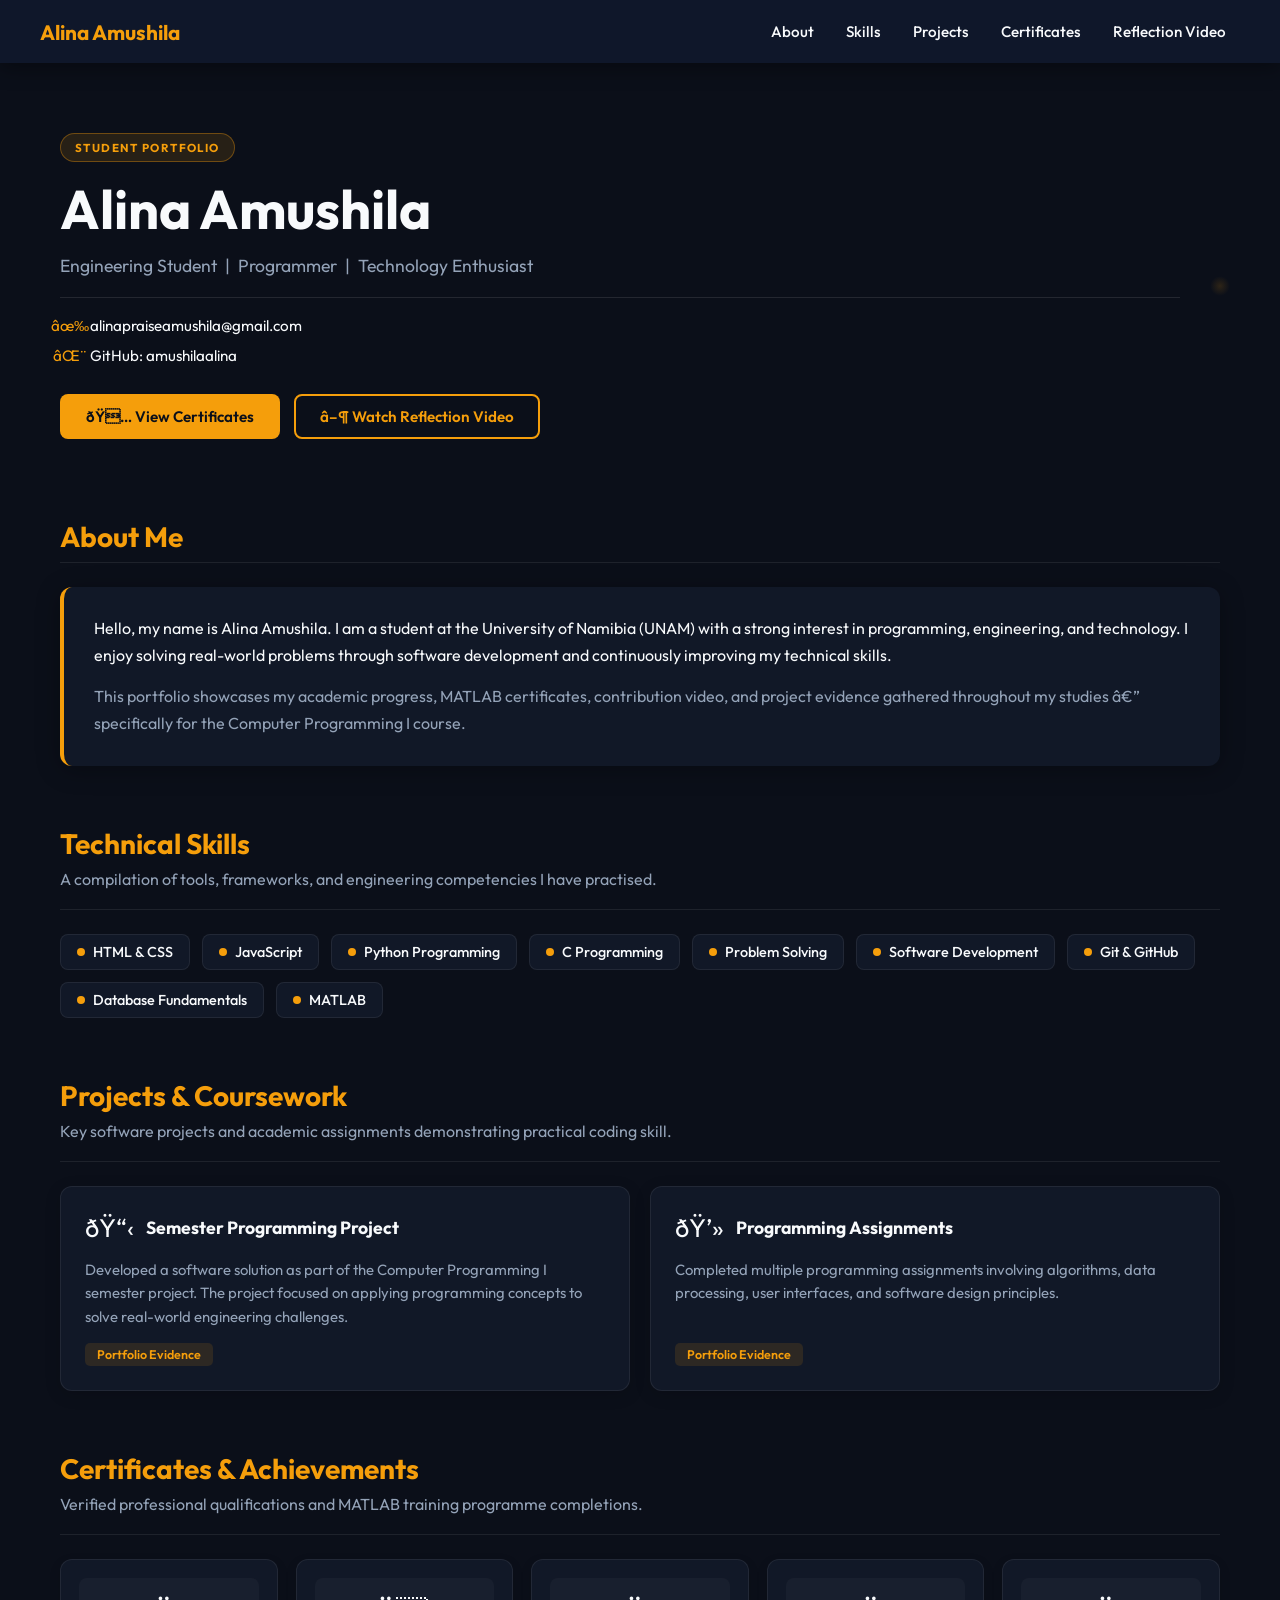
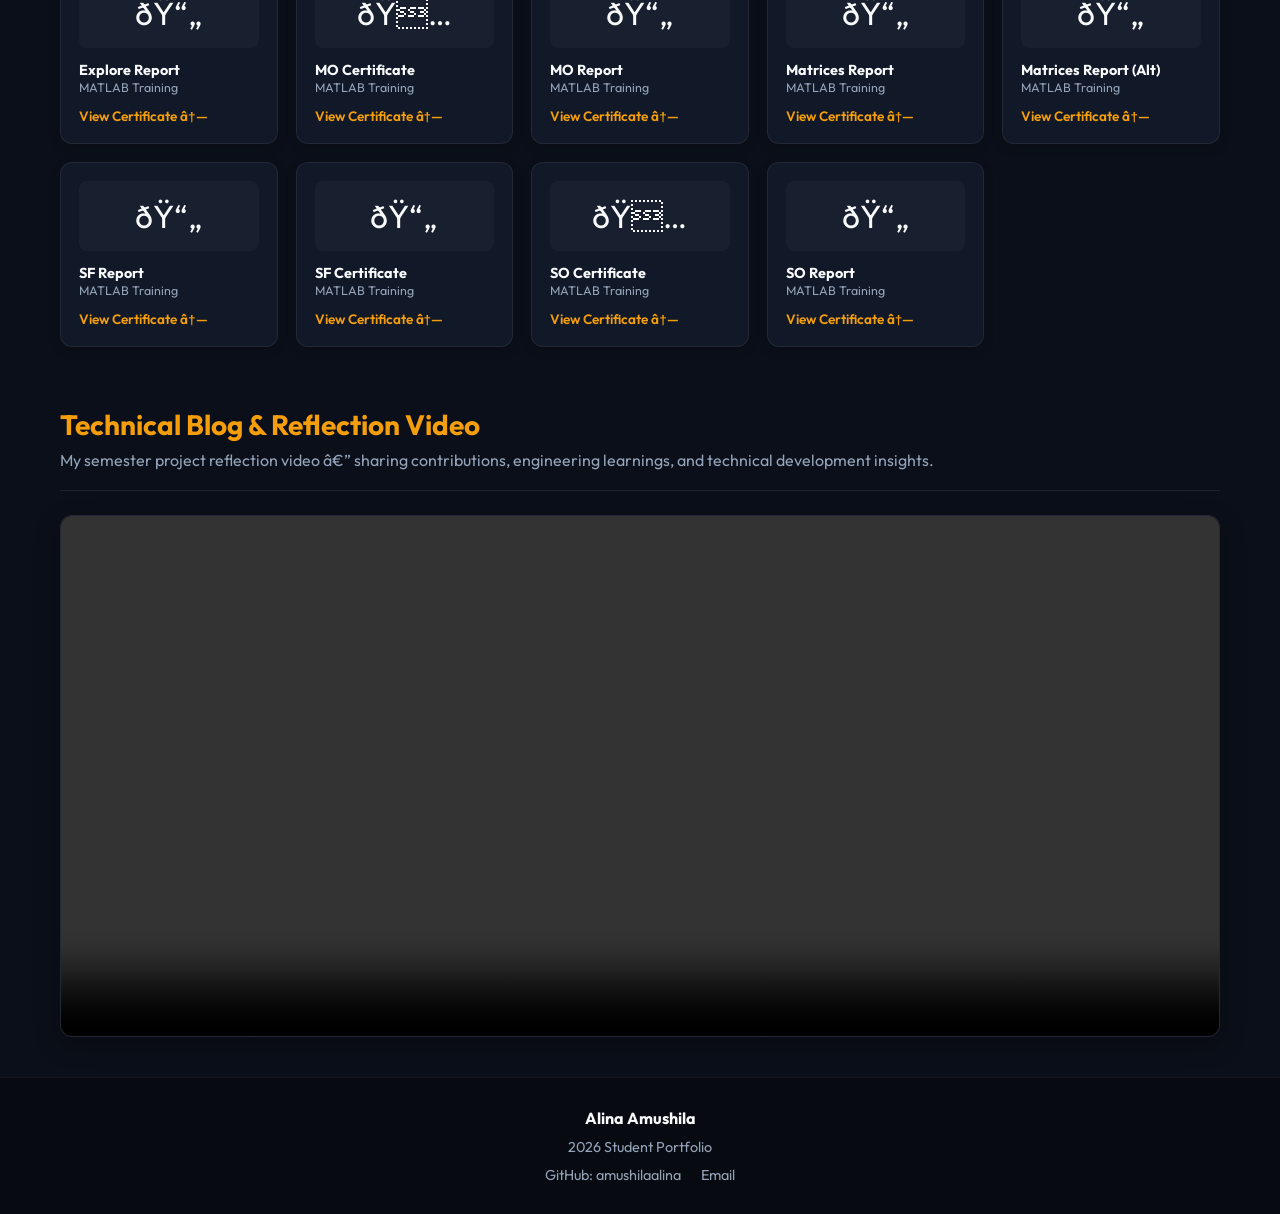
==== static/index.html @ e7ddd15c "deploy: replace Flet build with pure static HTML portfolio" ====
﻿<!DOCTYPE html>
<html lang="en">
<head>
  <meta charset="UTF-8" />
  <meta name="viewport" content="width=device-width, initial-scale=1.0" />
  <title>Alina Amushila | Portfolio</title>
  <meta name="description" content="Alina Amushila's student portfolio â€” Engineering student, programmer, and technology enthusiast at the University of Namibia (UNAM)." />
  <link rel="preconnect" href="https://fonts.googleapis.com" />
  <link rel="preconnect" href="https://fonts.gstatic.com" crossorigin />
  <link href="https://fonts.googleapis.com/css2?family=Outfit:wght@300;400;500;600;700&display=swap" rel="stylesheet" />
  <style>
    *, *::before, *::after { box-sizing: border-box; margin: 0; padding: 0; }

    :root {
      --accent: #F59E0B;
      --accent-dim: rgba(245,158,11,0.12);
      --accent-border: rgba(245,158,11,0.35);
      --bg: #0B0F19;
      --bg-nav: #0F172A;
      --bg-card: #111827;
      --bg-footer: #070A10;
      --text-primary: #F8FAFC;
      --text-secondary: #94A3B8;
      --border-subtle: rgba(255,255,255,0.07);
      --shadow-card: 0 4px 24px rgba(0,0,0,0.3);
      --radius: 12px;
    }

    html { scroll-behavior: smooth; }

    body {
      font-family: 'Outfit', sans-serif;
      background: var(--bg);
      color: var(--text-primary);
      min-height: 100vh;
      overflow-x: hidden;
    }

    /* NAVBAR */
    nav {
      position: sticky;
      top: 0;
      z-index: 100;
      background: var(--bg-nav);
      box-shadow: 0 4px 20px rgba(0,0,0,0.4);
      padding: 0 30px;
    }
    .nav-inner {
      max-width: 1200px;
      margin: 0 auto;
      display: flex;
      align-items: center;
      justify-content: space-between;
      gap: 20px;
      padding: 14px 0;
      flex-wrap: wrap;
    }
    .nav-brand {
      font-size: 1.3rem;
      font-weight: 700;
      color: var(--accent);
      text-decoration: none;
      white-space: nowrap;
    }
    .nav-links { display: flex; gap: 4px; flex-wrap: wrap; }
    .nav-links a {
      color: var(--text-primary);
      text-decoration: none;
      font-size: 0.95rem;
      font-weight: 500;
      padding: 8px 14px;
      border-radius: 8px;
      transition: background 0.2s, color 0.2s;
    }
    .nav-links a:hover { background: var(--accent-dim); color: var(--accent); }

    /* HERO */
    .hero {
      display: grid;
      grid-template-columns: 1fr auto;
      gap: 40px;
      align-items: center;
      padding: 70px 20px 60px;
      max-width: 1200px;
      margin: 0 auto;
    }
    @media (max-width: 768px) {
      .hero { grid-template-columns: 1fr; text-align: center; }
      .hero-img-wrap { justify-self: center; }
      .hero-meta { align-items: center; }
      .hero-actions { justify-content: center; }
    }
    .hero-badge {
      display: inline-block;
      background: var(--accent-dim);
      border: 1px solid var(--accent-border);
      color: var(--accent);
      font-size: 0.72rem;
      font-weight: 700;
      letter-spacing: 0.12em;
      padding: 6px 14px;
      border-radius: 20px;
      margin-bottom: 18px;
    }
    .hero h1 {
      font-size: clamp(2.2rem, 5vw, 3.4rem);
      font-weight: 700;
      line-height: 1.1;
      margin-bottom: 14px;
      background: linear-gradient(135deg, var(--text-primary) 60%, var(--accent));
      -webkit-background-clip: text;
      -webkit-text-fill-color: transparent;
      background-clip: text;
    }
    .hero-sub { font-size: 1.1rem; color: var(--text-secondary); margin-bottom: 20px; }
    .hero-divider { border: none; border-top: 1px solid rgba(255,255,255,0.1); margin: 18px 0; }
    .hero-meta { display: flex; flex-direction: column; gap: 10px; margin-bottom: 28px; }
    .hero-meta-row { display: flex; align-items: center; gap: 10px; font-size: 0.95rem; }
    .icon-dot { width: 20px; height: 20px; display: flex; align-items: center; justify-content: center; color: var(--accent); flex-shrink: 0; }
    .hero-actions { display: flex; gap: 14px; flex-wrap: wrap; }
    .btn-primary {
      background: var(--accent); color: #0B0F19; border: none;
      padding: 13px 26px; border-radius: 8px; font-size: 0.95rem; font-weight: 600;
      font-family: inherit; cursor: pointer; text-decoration: none;
      display: inline-flex; align-items: center; gap: 8px;
      transition: transform 0.15s, box-shadow 0.15s;
    }
    .btn-primary:hover { transform: translateY(-2px); box-shadow: 0 8px 24px rgba(245,158,11,0.4); }
    .btn-outline {
      background: transparent; color: var(--accent); border: 2px solid var(--accent);
      padding: 11px 24px; border-radius: 8px; font-size: 0.95rem; font-weight: 600;
      font-family: inherit; cursor: pointer; text-decoration: none;
      display: inline-flex; align-items: center; gap: 8px;
      transition: background 0.15s, transform 0.15s;
    }
    .btn-outline:hover { background: var(--accent-dim); transform: translateY(-2px); }
    .hero-img-wrap { position: relative; }
    .hero-img-wrap img {
      width: 280px; height: 310px; object-fit: cover;
      border-radius: var(--radius); border: 3px solid var(--accent);
      box-shadow: 0 0 40px rgba(245,158,11,0.25); display: block;
    }
    .hero-img-glow {
      position: absolute; inset: -10px; border-radius: 20px;
      background: radial-gradient(ellipse at center, rgba(245,158,11,0.15), transparent 70%);
      pointer-events: none;
    }

    /* SECTIONS */
    section { padding: 20px 20px; max-width: 1200px; margin: 0 auto 20px; }
    .section-title { font-size: 1.75rem; font-weight: 700; color: var(--accent); margin-bottom: 8px; }
    .section-sub { color: var(--text-secondary); font-size: 1rem; margin-bottom: 20px; }
    .section-divider { border: none; border-top: 1px solid rgba(255,255,255,0.08); margin-bottom: 24px; }

    /* ABOUT */
    .about-card {
      background: var(--bg-card); border-radius: var(--radius);
      padding: 28px 30px; border-left: 4px solid var(--accent);
      box-shadow: var(--shadow-card); display: flex; flex-direction: column; gap: 14px;
    }
    .about-card p { color: var(--text-primary); font-size: 1rem; line-height: 1.7; }
    .about-card p:last-child { color: var(--text-secondary); }

    /* SKILLS */
    .skills-grid { display: flex; flex-wrap: wrap; gap: 12px; }
    .skill-chip {
      display: flex; align-items: center; gap: 8px;
      background: var(--bg-card); border: 1px solid var(--border-subtle);
      border-radius: 8px; padding: 8px 16px; font-size: 0.9rem; font-weight: 500;
      color: var(--text-primary); transition: border-color 0.2s, transform 0.15s;
    }
    .skill-chip:hover { border-color: var(--accent-border); transform: translateY(-2px); }
    .skill-dot { width: 8px; height: 8px; border-radius: 50%; background: var(--accent); flex-shrink: 0; }

    /* PROJECTS */
    .projects-grid { display: grid; grid-template-columns: repeat(auto-fit, minmax(300px, 1fr)); gap: 20px; }
    .project-card {
      background: var(--bg-card); border: 1px solid var(--border-subtle);
      border-radius: var(--radius); padding: 24px; box-shadow: 0 4px 16px rgba(0,0,0,0.15);
      display: flex; flex-direction: column; gap: 14px;
      transition: transform 0.2s, box-shadow 0.2s;
    }
    .project-card:hover { transform: translateY(-4px); box-shadow: 0 12px 32px rgba(0,0,0,0.3); }
    .project-header { display: flex; align-items: center; gap: 12px; }
    .project-icon { font-size: 1.6rem; }
    .project-card h3 { font-size: 1.1rem; font-weight: 700; color: var(--text-primary); }
    .project-card p { color: var(--text-secondary); font-size: 0.93rem; line-height: 1.6; flex: 1; }
    .tag {
      display: inline-block; background: var(--accent-dim); color: var(--accent);
      font-size: 0.78rem; font-weight: 600; padding: 4px 12px; border-radius: 5px; width: fit-content;
    }

    /* CERTIFICATES */
    .certs-grid { display: grid; grid-template-columns: repeat(auto-fill, minmax(200px, 1fr)); gap: 18px; }
    .cert-card {
      background: var(--bg-card); border: 1px solid var(--border-subtle);
      border-radius: var(--radius); padding: 18px; display: flex; flex-direction: column;
      gap: 12px; box-shadow: 0 4px 12px rgba(0,0,0,0.12);
      transition: transform 0.2s, border-color 0.2s;
    }
    .cert-card:hover { transform: translateY(-3px); border-color: var(--accent-border); }
    .cert-icon-wrap {
      background: rgba(255,255,255,0.03); border-radius: 8px; height: 70px;
      display: flex; align-items: center; justify-content: center; font-size: 2rem;
    }
    .cert-name { font-size: 0.9rem; font-weight: 700; color: var(--text-primary); line-height: 1.4; }
    .cert-type { font-size: 0.78rem; color: var(--text-secondary); }
    .cert-link {
      display: inline-flex; align-items: center; gap: 6px; color: var(--accent);
      font-size: 0.85rem; font-weight: 600; text-decoration: none;
      transition: opacity 0.2s; margin-top: auto;
    }
    .cert-link:hover { opacity: 0.8; text-decoration: underline; }

    /* VIDEO */
    .video-wrap {
      background: var(--bg-card); border: 1px solid var(--border-subtle);
      border-radius: var(--radius); overflow: hidden; box-shadow: 0 8px 24px rgba(0,0,0,0.3);
    }
    .video-wrap video { width: 100%; max-height: 520px; display: block; background: #000; }
    .video-placeholder {
      display: flex; flex-direction: column; align-items: center; gap: 14px;
      padding: 60px 30px; color: var(--text-secondary); text-align: center;
    }
    .video-placeholder .play-icon { font-size: 3rem; opacity: 0.35; }

    /* FOOTER */
    footer {
      background: var(--bg-footer); border-top: 1px solid rgba(255,255,255,0.05);
      padding: 30px 20px; text-align: center;
    }
    .footer-inner { max-width: 600px; margin: 0 auto; display: flex; flex-direction: column; gap: 10px; align-items: center; }
    .footer-name { font-size: 1rem; font-weight: 700; color: var(--text-primary); }
    .footer-year { color: var(--text-secondary); font-size: 0.9rem; }
    .footer-links { display: flex; gap: 20px; flex-wrap: wrap; justify-content: center; }
    .footer-links a { color: var(--text-secondary); text-decoration: none; font-size: 0.9rem; transition: color 0.2s; }
    .footer-links a:hover { color: var(--accent); }

    /* FAB */
    #fab {
      position: fixed; bottom: 28px; right: 28px; width: 44px; height: 44px;
      background: var(--accent); color: #0B0F19; border: none; border-radius: 50%;
      font-size: 1.3rem; cursor: pointer; display: flex; align-items: center; justify-content: center;
      box-shadow: 0 4px 16px rgba(245,158,11,0.4); opacity: 0; pointer-events: none;
      transition: opacity 0.25s, transform 0.25s; z-index: 200;
    }
    #fab.visible { opacity: 1; pointer-events: auto; }
    #fab:hover { transform: scale(1.12); }

    /* ANIMATIONS */
    .fade-in { opacity: 0; transform: translateY(22px); transition: opacity 0.5s ease, transform 0.5s ease; }
    .fade-in.visible { opacity: 1; transform: none; }
  </style>
</head>
<body>

<!-- NAVBAR -->
<nav>
  <div class="nav-inner">
    <a class="nav-brand" href="#">Alina Amushila</a>
    <div class="nav-links">
      <a href="#about">About</a>
      <a href="#skills">Skills</a>
      <a href="#projects">Projects</a>
      <a href="#certificates">Certificates</a>
      <a href="#video">Reflection Video</a>
    </div>
  </div>
</nav>

<!-- HERO -->
<div class="hero fade-in">
  <div class="hero-text">
    <span class="hero-badge">STUDENT PORTFOLIO</span>
    <h1>Alina Amushila</h1>
    <p class="hero-sub">Engineering Student &nbsp;|&nbsp; Programmer &nbsp;|&nbsp; Technology Enthusiast</p>
    <hr class="hero-divider" />
    <div class="hero-meta">
      <div class="hero-meta-row">
        <span class="icon-dot">âœ‰</span>
        <span>alinapraiseamushila@gmail.com</span>
      </div>
      <div class="hero-meta-row">
        <span class="icon-dot">âŒ¨</span>
        <span>GitHub: amushilaalina</span>
      </div>
    </div>
    <div class="hero-actions">
      <a class="btn-primary" href="#certificates">ðŸ… View Certificates</a>
      <a class="btn-outline" href="#video">â–¶ Watch Reflection Video</a>
    </div>
  </div>
  <div class="hero-img-wrap">
    <div class="hero-img-glow"></div>
    <img src="assets/pictures/profile.jpeg" alt="Alina Amushila" onerror="this.style.display='none'" />
  </div>
</div>

<!-- ABOUT -->
<section id="about" class="fade-in">
  <h2 class="section-title">About Me</h2>
  <hr class="section-divider" />
  <div class="about-card">
    <p>Hello, my name is Alina Amushila. I am a student at the University of Namibia (UNAM) with a strong interest in programming, engineering, and technology. I enjoy solving real-world problems through software development and continuously improving my technical skills.</p>
    <p>This portfolio showcases my academic progress, MATLAB certificates, contribution video, and project evidence gathered throughout my studies â€” specifically for the Computer Programming I course.</p>
  </div>
</section>

<!-- SKILLS -->
<section id="skills" class="fade-in">
  <h2 class="section-title">Technical Skills</h2>
  <p class="section-sub">A compilation of tools, frameworks, and engineering competencies I have practised.</p>
  <hr class="section-divider" />
  <div class="skills-grid">
    <div class="skill-chip"><span class="skill-dot"></span>HTML &amp; CSS</div>
    <div class="skill-chip"><span class="skill-dot"></span>JavaScript</div>
    <div class="skill-chip"><span class="skill-dot"></span>Python Programming</div>
    <div class="skill-chip"><span class="skill-dot"></span>C Programming</div>
    <div class="skill-chip"><span class="skill-dot"></span>Problem Solving</div>
    <div class="skill-chip"><span class="skill-dot"></span>Software Development</div>
    <div class="skill-chip"><span class="skill-dot"></span>Git &amp; GitHub</div>
    <div class="skill-chip"><span class="skill-dot"></span>Database Fundamentals</div>
    <div class="skill-chip"><span class="skill-dot"></span>MATLAB</div>
  </div>
</section>

<!-- PROJECTS -->
<section id="projects" class="fade-in">
  <h2 class="section-title">Projects &amp; Coursework</h2>
  <p class="section-sub">Key software projects and academic assignments demonstrating practical coding skill.</p>
  <hr class="section-divider" />
  <div class="projects-grid">
    <div class="project-card">
      <div class="project-header">
        <span class="project-icon">ðŸ“‹</span>
        <h3>Semester Programming Project</h3>
      </div>
      <p>Developed a software solution as part of the Computer Programming I semester project. The project focused on applying programming concepts to solve real-world engineering challenges.</p>
      <span class="tag">Portfolio Evidence</span>
    </div>
    <div class="project-card">
      <div class="project-header">
        <span class="project-icon">ðŸ’»</span>
        <h3>Programming Assignments</h3>
      </div>
      <p>Completed multiple programming assignments involving algorithms, data processing, user interfaces, and software design principles.</p>
      <span class="tag">Portfolio Evidence</span>
    </div>
  </div>
</section>

<!-- CERTIFICATES -->
<section id="certificates" class="fade-in">
  <h2 class="section-title">Certificates &amp; Achievements</h2>
  <p class="section-sub">Verified professional qualifications and MATLAB training programme completions.</p>
  <hr class="section-divider" />
  <div class="certs-grid">

    <div class="cert-card">
      <div class="cert-icon-wrap">ðŸ“„</div>
      <div>
        <div class="cert-name">Explore Report</div>
        <div class="cert-type">MATLAB Training</div>
      </div>
      <a class="cert-link" href="assets/certificates/matlab/Exprolereport.pdf" target="_blank">View Certificate â†—</a>
    </div>

    <div class="cert-card">
      <div class="cert-icon-wrap">ðŸ…</div>
      <div>
        <div class="cert-name">MO Certificate</div>
        <div class="cert-type">MATLAB Training</div>
      </div>
      <a class="cert-link" href="assets/certificates/matlab/MOcertificate%20(1).pdf" target="_blank">View Certificate â†—</a>
    </div>

    <div class="cert-card">
      <div class="cert-icon-wrap">ðŸ“„</div>
      <div>
        <div class="cert-name">MO Report</div>
        <div class="cert-type">MATLAB Training</div>
      </div>
      <a class="cert-link" href="assets/certificates/matlab/MOreport.pdf" target="_blank">View Certificate â†—</a>
    </div>

    <div class="cert-card">
      <div class="cert-icon-wrap">ðŸ“„</div>
      <div>
        <div class="cert-name">Matrices Report</div>
        <div class="cert-type">MATLAB Training</div>
      </div>
      <a class="cert-link" href="assets/certificates/matlab/Matricesreport.pdf" target="_blank">View Certificate â†—</a>
    </div>

    <div class="cert-card">
      <div class="cert-icon-wrap">ðŸ“„</div>
      <div>
        <div class="cert-name">Matrices Report (Alt)</div>
        <div class="cert-type">MATLAB Training</div>
      </div>
      <a class="cert-link" href="assets/certificates/matlab/Matricesreport%20(1).pdf" target="_blank">View Certificate â†—</a>
    </div>

    <div class="cert-card">
      <div class="cert-icon-wrap">ðŸ“„</div>
      <div>
        <div class="cert-name">SF Report</div>
        <div class="cert-type">MATLAB Training</div>
      </div>
      <a class="cert-link" href="assets/certificates/matlab/SFreport.pdf" target="_blank">View Certificate â†—</a>
    </div>

    <div class="cert-card">
      <div class="cert-icon-wrap">ðŸ“„</div>
      <div>
        <div class="cert-name">SF Certificate</div>
        <div class="cert-type">MATLAB Training</div>
      </div>
      <a class="cert-link" href="assets/certificates/matlab/SF.pdf" target="_blank">View Certificate â†—</a>
    </div>

    <div class="cert-card">
      <div class="cert-icon-wrap">ðŸ…</div>
      <div>
        <div class="cert-name">SO Certificate</div>
        <div class="cert-type">MATLAB Training</div>
      </div>
      <a class="cert-link" href="assets/certificates/matlab/SOcertificate.pdf" target="_blank">View Certificate â†—</a>
    </div>

    <div class="cert-card">
      <div class="cert-icon-wrap">ðŸ“„</div>
      <div>
        <div class="cert-name">SO Report</div>
        <div class="cert-type">MATLAB Training</div>
      </div>
      <a class="cert-link" href="assets/certificates/matlab/SOreport.pdf" target="_blank">View Certificate â†—</a>
    </div>

  </div>
</section>

<!-- VIDEO -->
<section id="video" class="fade-in">
  <h2 class="section-title">Technical Blog &amp; Reflection Video</h2>
  <p class="section-sub">My semester project reflection video â€” sharing contributions, engineering learnings, and technical development insights.</p>
  <hr class="section-divider" />
  <div class="video-wrap" id="video-container"></div>
</section>

<!-- FOOTER -->
<footer>
  <div class="footer-inner">
    <div class="footer-name">Alina Amushila</div>
    <div class="footer-year">2026 Student Portfolio</div>
    <div class="footer-links">
      <a href="https://github.com/amushilaalina" target="_blank">GitHub: amushilaalina</a>
      <a href="mailto:alinapraiseamushila@gmail.com">Email</a>
    </div>
  </div>
</footer>

<button id="fab" onclick="window.scrollTo({top:0,behavior:'smooth'})" title="Back to top">â†‘</button>

<script>
  // FAB
  const fab = document.getElementById('fab');
  window.addEventListener('scroll', () => fab.classList.toggle('visible', window.scrollY > 300));

  // Fade-in observer
  const observer = new IntersectionObserver(entries => {
    entries.forEach(e => { if (e.isIntersecting) { e.target.classList.add('visible'); observer.unobserve(e.target); } });
  }, { threshold: 0.06 });
  document.querySelectorAll('.fade-in').forEach(el => observer.observe(el));

  // Video player
  const vc = document.getElementById('video-container');
  const vid = document.createElement('video');
  vid.controls = true;
  vid.preload = 'metadata';
  vid.setAttribute('playsinline', '');
  const src = document.createElement('source');
  src.src = 'assets/videos/contribution-video.mp4';
  src.type = 'video/mp4';
  vid.appendChild(src);
  vid.addEventListener('error', () => {
    vc.innerHTML = `<div class="video-placeholder"><div class="play-icon">â–¶</div><p>Reflection video is not available online.</p><p style="font-size:0.82rem;opacity:0.5;margin-top:4px">assets/videos/contribution-video.mp4</p></div>`;
  });
  vc.appendChild(vid);
</script>
</body>
</html>
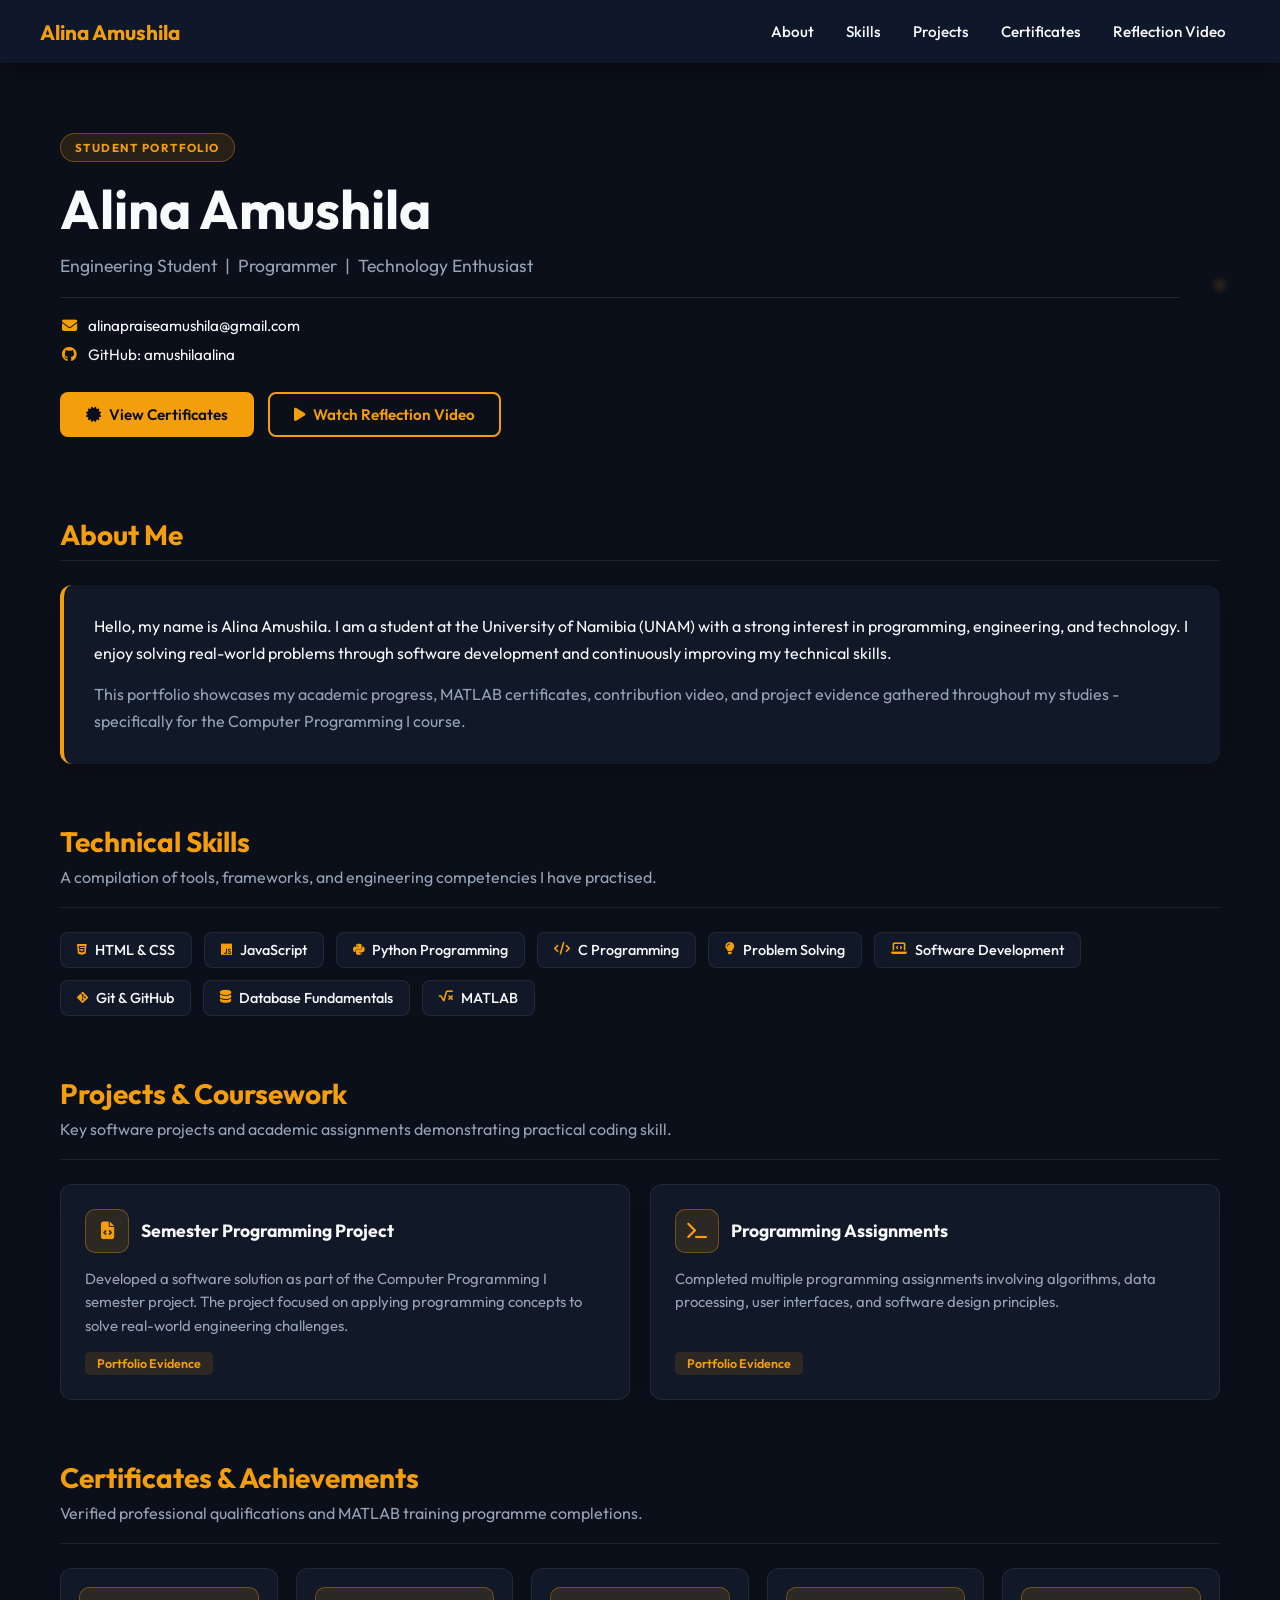
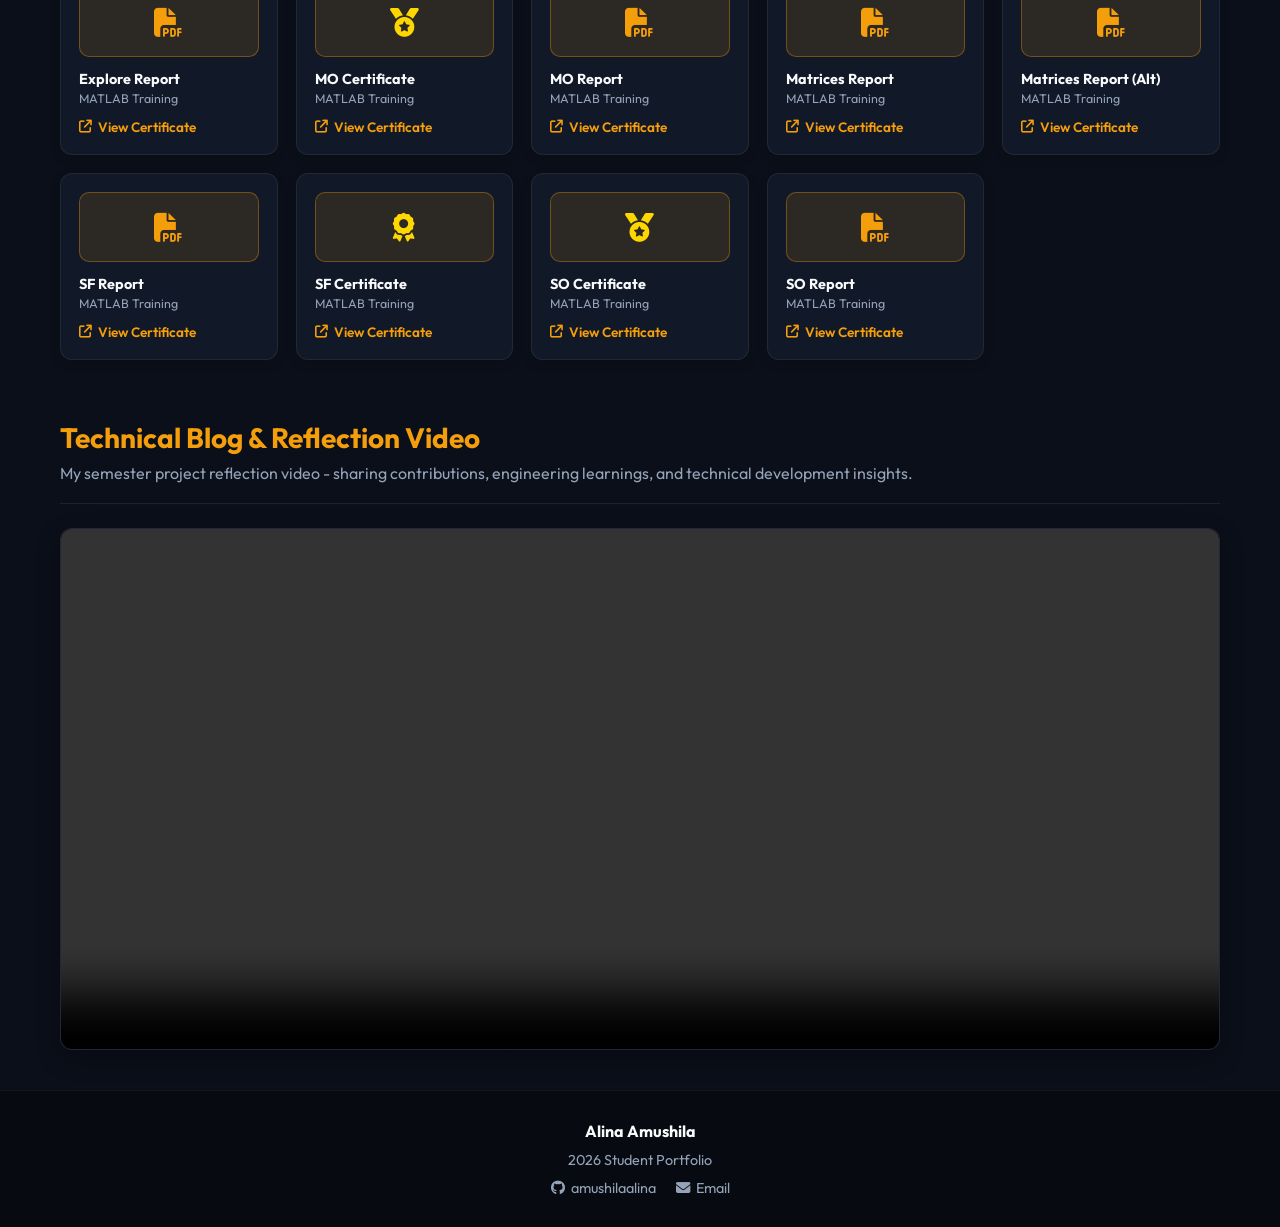
==== commit f8803f02: "Icons" ====
--- a/static/index.html
+++ b/static/index.html
@@ -1,13 +1,14 @@
-﻿<!DOCTYPE html>
+<!DOCTYPE html>
 <html lang="en">
 <head>
   <meta charset="UTF-8" />
   <meta name="viewport" content="width=device-width, initial-scale=1.0" />
   <title>Alina Amushila | Portfolio</title>
-  <meta name="description" content="Alina Amushila's student portfolio â€” Engineering student, programmer, and technology enthusiast at the University of Namibia (UNAM)." />
+  <meta name="description" content="Alina Amushila's student portfolio - Engineering student, programmer, and technology enthusiast at the University of Namibia (UNAM)." />
   <link rel="preconnect" href="https://fonts.googleapis.com" />
   <link rel="preconnect" href="https://fonts.gstatic.com" crossorigin />
   <link href="https://fonts.googleapis.com/css2?family=Outfit:wght@300;400;500;600;700&display=swap" rel="stylesheet" />
+  <link rel="stylesheet" href="https://cdnjs.cloudflare.com/ajax/libs/font-awesome/6.5.0/css/all.min.css" crossorigin="anonymous" />
   <style>
     *, *::before, *::after { box-sizing: border-box; margin: 0; padding: 0; }
 
@@ -115,33 +116,68 @@
     .hero-sub { font-size: 1.1rem; color: var(--text-secondary); margin-bottom: 20px; }
     .hero-divider { border: none; border-top: 1px solid rgba(255,255,255,0.1); margin: 18px 0; }
     .hero-meta { display: flex; flex-direction: column; gap: 10px; margin-bottom: 28px; }
-    .hero-meta-row { display: flex; align-items: center; gap: 10px; font-size: 0.95rem; }
-    .icon-dot { width: 20px; height: 20px; display: flex; align-items: center; justify-content: center; color: var(--accent); flex-shrink: 0; }
+    .hero-meta-row {
+      display: flex;
+      align-items: center;
+      gap: 10px;
+      font-size: 0.95rem;
+    }
+    .hero-meta-row i {
+      color: var(--accent);
+      width: 18px;
+      text-align: center;
+      flex-shrink: 0;
+    }
     .hero-actions { display: flex; gap: 14px; flex-wrap: wrap; }
     .btn-primary {
-      background: var(--accent); color: #0B0F19; border: none;
-      padding: 13px 26px; border-radius: 8px; font-size: 0.95rem; font-weight: 600;
-      font-family: inherit; cursor: pointer; text-decoration: none;
-      display: inline-flex; align-items: center; gap: 8px;
+      background: var(--accent);
+      color: #0B0F19;
+      border: none;
+      padding: 13px 26px;
+      border-radius: 8px;
+      font-size: 0.95rem;
+      font-weight: 600;
+      font-family: inherit;
+      cursor: pointer;
+      text-decoration: none;
+      display: inline-flex;
+      align-items: center;
+      gap: 8px;
       transition: transform 0.15s, box-shadow 0.15s;
     }
     .btn-primary:hover { transform: translateY(-2px); box-shadow: 0 8px 24px rgba(245,158,11,0.4); }
     .btn-outline {
-      background: transparent; color: var(--accent); border: 2px solid var(--accent);
-      padding: 11px 24px; border-radius: 8px; font-size: 0.95rem; font-weight: 600;
-      font-family: inherit; cursor: pointer; text-decoration: none;
-      display: inline-flex; align-items: center; gap: 8px;
+      background: transparent;
+      color: var(--accent);
+      border: 2px solid var(--accent);
+      padding: 11px 24px;
+      border-radius: 8px;
+      font-size: 0.95rem;
+      font-weight: 600;
+      font-family: inherit;
+      cursor: pointer;
+      text-decoration: none;
+      display: inline-flex;
+      align-items: center;
+      gap: 8px;
       transition: background 0.15s, transform 0.15s;
     }
     .btn-outline:hover { background: var(--accent-dim); transform: translateY(-2px); }
+
     .hero-img-wrap { position: relative; }
     .hero-img-wrap img {
-      width: 280px; height: 310px; object-fit: cover;
-      border-radius: var(--radius); border: 3px solid var(--accent);
-      box-shadow: 0 0 40px rgba(245,158,11,0.25); display: block;
+      width: 280px;
+      height: 310px;
+      object-fit: cover;
+      border-radius: var(--radius);
+      border: 3px solid var(--accent);
+      box-shadow: 0 0 40px rgba(245,158,11,0.25);
+      display: block;
     }
     .hero-img-glow {
-      position: absolute; inset: -10px; border-radius: 20px;
+      position: absolute;
+      inset: -10px;
+      border-radius: 20px;
       background: radial-gradient(ellipse at center, rgba(245,158,11,0.15), transparent 70%);
       pointer-events: none;
     }
@@ -154,9 +190,14 @@
 
     /* ABOUT */
     .about-card {
-      background: var(--bg-card); border-radius: var(--radius);
-      padding: 28px 30px; border-left: 4px solid var(--accent);
-      box-shadow: var(--shadow-card); display: flex; flex-direction: column; gap: 14px;
+      background: var(--bg-card);
+      border-radius: var(--radius);
+      padding: 28px 30px;
+      border-left: 4px solid var(--accent);
+      box-shadow: var(--shadow-card);
+      display: flex;
+      flex-direction: column;
+      gap: 14px;
     }
     .about-card p { color: var(--text-primary); font-size: 1rem; line-height: 1.7; }
     .about-card p:last-child { color: var(--text-secondary); }
@@ -164,85 +205,157 @@
     /* SKILLS */
     .skills-grid { display: flex; flex-wrap: wrap; gap: 12px; }
     .skill-chip {
-      display: flex; align-items: center; gap: 8px;
-      background: var(--bg-card); border: 1px solid var(--border-subtle);
-      border-radius: 8px; padding: 8px 16px; font-size: 0.9rem; font-weight: 500;
-      color: var(--text-primary); transition: border-color 0.2s, transform 0.15s;
+      display: flex;
+      align-items: center;
+      gap: 8px;
+      background: var(--bg-card);
+      border: 1px solid var(--border-subtle);
+      border-radius: 8px;
+      padding: 8px 16px;
+      font-size: 0.9rem;
+      font-weight: 500;
+      color: var(--text-primary);
+      transition: border-color 0.2s, transform 0.15s;
     }
     .skill-chip:hover { border-color: var(--accent-border); transform: translateY(-2px); }
-    .skill-dot { width: 8px; height: 8px; border-radius: 50%; background: var(--accent); flex-shrink: 0; }
+    .skill-chip i { color: var(--accent); font-size: 0.8rem; }
 
     /* PROJECTS */
     .projects-grid { display: grid; grid-template-columns: repeat(auto-fit, minmax(300px, 1fr)); gap: 20px; }
     .project-card {
-      background: var(--bg-card); border: 1px solid var(--border-subtle);
-      border-radius: var(--radius); padding: 24px; box-shadow: 0 4px 16px rgba(0,0,0,0.15);
-      display: flex; flex-direction: column; gap: 14px;
+      background: var(--bg-card);
+      border: 1px solid var(--border-subtle);
+      border-radius: var(--radius);
+      padding: 24px;
+      box-shadow: 0 4px 16px rgba(0,0,0,0.15);
+      display: flex;
+      flex-direction: column;
+      gap: 14px;
       transition: transform 0.2s, box-shadow 0.2s;
     }
     .project-card:hover { transform: translateY(-4px); box-shadow: 0 12px 32px rgba(0,0,0,0.3); }
     .project-header { display: flex; align-items: center; gap: 12px; }
-    .project-icon { font-size: 1.6rem; }
+    .project-icon {
+      width: 44px;
+      height: 44px;
+      border-radius: 10px;
+      background: var(--accent-dim);
+      border: 1px solid var(--accent-border);
+      display: flex;
+      align-items: center;
+      justify-content: center;
+      flex-shrink: 0;
+    }
+    .project-icon i { color: var(--accent); font-size: 1.1rem; }
     .project-card h3 { font-size: 1.1rem; font-weight: 700; color: var(--text-primary); }
     .project-card p { color: var(--text-secondary); font-size: 0.93rem; line-height: 1.6; flex: 1; }
     .tag {
-      display: inline-block; background: var(--accent-dim); color: var(--accent);
-      font-size: 0.78rem; font-weight: 600; padding: 4px 12px; border-radius: 5px; width: fit-content;
+      display: inline-block;
+      background: var(--accent-dim);
+      color: var(--accent);
+      font-size: 0.78rem;
+      font-weight: 600;
+      padding: 4px 12px;
+      border-radius: 5px;
+      width: fit-content;
     }
 
     /* CERTIFICATES */
     .certs-grid { display: grid; grid-template-columns: repeat(auto-fill, minmax(200px, 1fr)); gap: 18px; }
     .cert-card {
-      background: var(--bg-card); border: 1px solid var(--border-subtle);
-      border-radius: var(--radius); padding: 18px; display: flex; flex-direction: column;
-      gap: 12px; box-shadow: 0 4px 12px rgba(0,0,0,0.12);
+      background: var(--bg-card);
+      border: 1px solid var(--border-subtle);
+      border-radius: var(--radius);
+      padding: 18px;
+      display: flex;
+      flex-direction: column;
+      gap: 12px;
+      box-shadow: 0 4px 12px rgba(0,0,0,0.12);
       transition: transform 0.2s, border-color 0.2s;
     }
     .cert-card:hover { transform: translateY(-3px); border-color: var(--accent-border); }
     .cert-icon-wrap {
-      background: rgba(255,255,255,0.03); border-radius: 8px; height: 70px;
-      display: flex; align-items: center; justify-content: center; font-size: 2rem;
-    }
+      background: var(--accent-dim);
+      border: 1px solid var(--accent-border);
+      border-radius: 10px;
+      height: 70px;
+      display: flex;
+      align-items: center;
+      justify-content: center;
+    }
+    .cert-icon-wrap i { color: var(--accent); font-size: 1.8rem; }
+    .cert-icon-wrap.cert-gold i { color: #FFD700; }
     .cert-name { font-size: 0.9rem; font-weight: 700; color: var(--text-primary); line-height: 1.4; }
-    .cert-type { font-size: 0.78rem; color: var(--text-secondary); }
+    .cert-type { font-size: 0.78rem; color: var(--text-secondary); margin-top: 2px; }
     .cert-link {
-      display: inline-flex; align-items: center; gap: 6px; color: var(--accent);
-      font-size: 0.85rem; font-weight: 600; text-decoration: none;
-      transition: opacity 0.2s; margin-top: auto;
-    }
+      display: inline-flex;
+      align-items: center;
+      gap: 6px;
+      color: var(--accent);
+      font-size: 0.85rem;
+      font-weight: 600;
+      text-decoration: none;
+      transition: opacity 0.2s;
+      margin-top: auto;
+    }
+    .cert-link i { font-size: 0.8rem; }
     .cert-link:hover { opacity: 0.8; text-decoration: underline; }
 
     /* VIDEO */
     .video-wrap {
-      background: var(--bg-card); border: 1px solid var(--border-subtle);
-      border-radius: var(--radius); overflow: hidden; box-shadow: 0 8px 24px rgba(0,0,0,0.3);
+      background: var(--bg-card);
+      border: 1px solid var(--border-subtle);
+      border-radius: var(--radius);
+      overflow: hidden;
+      box-shadow: 0 8px 24px rgba(0,0,0,0.3);
     }
     .video-wrap video { width: 100%; max-height: 520px; display: block; background: #000; }
     .video-placeholder {
-      display: flex; flex-direction: column; align-items: center; gap: 14px;
-      padding: 60px 30px; color: var(--text-secondary); text-align: center;
-    }
-    .video-placeholder .play-icon { font-size: 3rem; opacity: 0.35; }
+      display: flex;
+      flex-direction: column;
+      align-items: center;
+      gap: 14px;
+      padding: 60px 30px;
+      color: var(--text-secondary);
+      text-align: center;
+    }
+    .video-placeholder i { font-size: 3rem; opacity: 0.3; color: var(--accent); }
 
     /* FOOTER */
     footer {
-      background: var(--bg-footer); border-top: 1px solid rgba(255,255,255,0.05);
-      padding: 30px 20px; text-align: center;
+      background: var(--bg-footer);
+      border-top: 1px solid rgba(255,255,255,0.05);
+      padding: 30px 20px;
+      text-align: center;
     }
     .footer-inner { max-width: 600px; margin: 0 auto; display: flex; flex-direction: column; gap: 10px; align-items: center; }
     .footer-name { font-size: 1rem; font-weight: 700; color: var(--text-primary); }
     .footer-year { color: var(--text-secondary); font-size: 0.9rem; }
     .footer-links { display: flex; gap: 20px; flex-wrap: wrap; justify-content: center; }
-    .footer-links a { color: var(--text-secondary); text-decoration: none; font-size: 0.9rem; transition: color 0.2s; }
+    .footer-links a { color: var(--text-secondary); text-decoration: none; font-size: 0.9rem; transition: color 0.2s; display: flex; align-items: center; gap: 6px; }
     .footer-links a:hover { color: var(--accent); }
 
     /* FAB */
     #fab {
-      position: fixed; bottom: 28px; right: 28px; width: 44px; height: 44px;
-      background: var(--accent); color: #0B0F19; border: none; border-radius: 50%;
-      font-size: 1.3rem; cursor: pointer; display: flex; align-items: center; justify-content: center;
-      box-shadow: 0 4px 16px rgba(245,158,11,0.4); opacity: 0; pointer-events: none;
-      transition: opacity 0.25s, transform 0.25s; z-index: 200;
+      position: fixed;
+      bottom: 28px;
+      right: 28px;
+      width: 44px;
+      height: 44px;
+      background: var(--accent);
+      color: #0B0F19;
+      border: none;
+      border-radius: 50%;
+      font-size: 1rem;
+      cursor: pointer;
+      display: flex;
+      align-items: center;
+      justify-content: center;
+      box-shadow: 0 4px 16px rgba(245,158,11,0.4);
+      opacity: 0;
+      pointer-events: none;
+      transition: opacity 0.25s, transform 0.25s;
+      z-index: 200;
     }
     #fab.visible { opacity: 1; pointer-events: auto; }
     #fab:hover { transform: scale(1.12); }
@@ -277,17 +390,21 @@
     <hr class="hero-divider" />
     <div class="hero-meta">
       <div class="hero-meta-row">
-        <span class="icon-dot">âœ‰</span>
+        <i class="fa-solid fa-envelope"></i>
         <span>alinapraiseamushila@gmail.com</span>
       </div>
       <div class="hero-meta-row">
-        <span class="icon-dot">âŒ¨</span>
+        <i class="fa-brands fa-github"></i>
         <span>GitHub: amushilaalina</span>
       </div>
     </div>
     <div class="hero-actions">
-      <a class="btn-primary" href="#certificates">ðŸ… View Certificates</a>
-      <a class="btn-outline" href="#video">â–¶ Watch Reflection Video</a>
+      <a class="btn-primary" href="#certificates">
+        <i class="fa-solid fa-certificate"></i> View Certificates
+      </a>
+      <a class="btn-outline" href="#video">
+        <i class="fa-solid fa-play"></i> Watch Reflection Video
+      </a>
     </div>
   </div>
   <div class="hero-img-wrap">
@@ -302,7 +419,7 @@
   <hr class="section-divider" />
   <div class="about-card">
     <p>Hello, my name is Alina Amushila. I am a student at the University of Namibia (UNAM) with a strong interest in programming, engineering, and technology. I enjoy solving real-world problems through software development and continuously improving my technical skills.</p>
-    <p>This portfolio showcases my academic progress, MATLAB certificates, contribution video, and project evidence gathered throughout my studies â€” specifically for the Computer Programming I course.</p>
+    <p>This portfolio showcases my academic progress, MATLAB certificates, contribution video, and project evidence gathered throughout my studies - specifically for the Computer Programming I course.</p>
   </div>
 </section>
 
@@ -312,15 +429,15 @@
   <p class="section-sub">A compilation of tools, frameworks, and engineering competencies I have practised.</p>
   <hr class="section-divider" />
   <div class="skills-grid">
-    <div class="skill-chip"><span class="skill-dot"></span>HTML &amp; CSS</div>
-    <div class="skill-chip"><span class="skill-dot"></span>JavaScript</div>
-    <div class="skill-chip"><span class="skill-dot"></span>Python Programming</div>
-    <div class="skill-chip"><span class="skill-dot"></span>C Programming</div>
-    <div class="skill-chip"><span class="skill-dot"></span>Problem Solving</div>
-    <div class="skill-chip"><span class="skill-dot"></span>Software Development</div>
-    <div class="skill-chip"><span class="skill-dot"></span>Git &amp; GitHub</div>
-    <div class="skill-chip"><span class="skill-dot"></span>Database Fundamentals</div>
-    <div class="skill-chip"><span class="skill-dot"></span>MATLAB</div>
+    <div class="skill-chip"><i class="fa-brands fa-html5"></i>HTML &amp; CSS</div>
+    <div class="skill-chip"><i class="fa-brands fa-js"></i>JavaScript</div>
+    <div class="skill-chip"><i class="fa-brands fa-python"></i>Python Programming</div>
+    <div class="skill-chip"><i class="fa-solid fa-code"></i>C Programming</div>
+    <div class="skill-chip"><i class="fa-solid fa-lightbulb"></i>Problem Solving</div>
+    <div class="skill-chip"><i class="fa-solid fa-laptop-code"></i>Software Development</div>
+    <div class="skill-chip"><i class="fa-brands fa-git-alt"></i>Git &amp; GitHub</div>
+    <div class="skill-chip"><i class="fa-solid fa-database"></i>Database Fundamentals</div>
+    <div class="skill-chip"><i class="fa-solid fa-square-root-variable"></i>MATLAB</div>
   </div>
 </section>
 
@@ -332,7 +449,7 @@
   <div class="projects-grid">
     <div class="project-card">
       <div class="project-header">
-        <span class="project-icon">ðŸ“‹</span>
+        <div class="project-icon"><i class="fa-solid fa-file-code"></i></div>
         <h3>Semester Programming Project</h3>
       </div>
       <p>Developed a software solution as part of the Computer Programming I semester project. The project focused on applying programming concepts to solve real-world engineering challenges.</p>
@@ -340,7 +457,7 @@
     </div>
     <div class="project-card">
       <div class="project-header">
-        <span class="project-icon">ðŸ’»</span>
+        <div class="project-icon"><i class="fa-solid fa-terminal"></i></div>
         <h3>Programming Assignments</h3>
       </div>
       <p>Completed multiple programming assignments involving algorithms, data processing, user interfaces, and software design principles.</p>
@@ -357,84 +474,120 @@
   <div class="certs-grid">
 
     <div class="cert-card">
-      <div class="cert-icon-wrap">ðŸ“„</div>
+      <div class="cert-icon-wrap">
+        <i class="fa-solid fa-file-pdf"></i>
+      </div>
       <div>
         <div class="cert-name">Explore Report</div>
         <div class="cert-type">MATLAB Training</div>
       </div>
-      <a class="cert-link" href="assets/certificates/matlab/Exprolereport.pdf" target="_blank">View Certificate â†—</a>
-    </div>
-
-    <div class="cert-card">
-      <div class="cert-icon-wrap">ðŸ…</div>
+      <a class="cert-link" href="assets/certificates/matlab/Exprolereport.pdf" target="_blank">
+        <i class="fa-solid fa-arrow-up-right-from-square"></i> View Certificate
+      </a>
+    </div>
+
+    <div class="cert-card">
+      <div class="cert-icon-wrap cert-gold">
+        <i class="fa-solid fa-medal"></i>
+      </div>
       <div>
         <div class="cert-name">MO Certificate</div>
         <div class="cert-type">MATLAB Training</div>
       </div>
-      <a class="cert-link" href="assets/certificates/matlab/MOcertificate%20(1).pdf" target="_blank">View Certificate â†—</a>
-    </div>
-
-    <div class="cert-card">
-      <div class="cert-icon-wrap">ðŸ“„</div>
+      <a class="cert-link" href="assets/certificates/matlab/MOcertificate%20(1).pdf" target="_blank">
+        <i class="fa-solid fa-arrow-up-right-from-square"></i> View Certificate
+      </a>
+    </div>
+
+    <div class="cert-card">
+      <div class="cert-icon-wrap">
+        <i class="fa-solid fa-file-pdf"></i>
+      </div>
       <div>
         <div class="cert-name">MO Report</div>
         <div class="cert-type">MATLAB Training</div>
       </div>
-      <a class="cert-link" href="assets/certificates/matlab/MOreport.pdf" target="_blank">View Certificate â†—</a>
-    </div>
-
-    <div class="cert-card">
-      <div class="cert-icon-wrap">ðŸ“„</div>
+      <a class="cert-link" href="assets/certificates/matlab/MOreport.pdf" target="_blank">
+        <i class="fa-solid fa-arrow-up-right-from-square"></i> View Certificate
+      </a>
+    </div>
+
+    <div class="cert-card">
+      <div class="cert-icon-wrap">
+        <i class="fa-solid fa-file-pdf"></i>
+      </div>
       <div>
         <div class="cert-name">Matrices Report</div>
         <div class="cert-type">MATLAB Training</div>
       </div>
-      <a class="cert-link" href="assets/certificates/matlab/Matricesreport.pdf" target="_blank">View Certificate â†—</a>
-    </div>
-
-    <div class="cert-card">
-      <div class="cert-icon-wrap">ðŸ“„</div>
+      <a class="cert-link" href="assets/certificates/matlab/Matricesreport.pdf" target="_blank">
+        <i class="fa-solid fa-arrow-up-right-from-square"></i> View Certificate
+      </a>
+    </div>
+
+    <div class="cert-card">
+      <div class="cert-icon-wrap">
+        <i class="fa-solid fa-file-pdf"></i>
+      </div>
       <div>
         <div class="cert-name">Matrices Report (Alt)</div>
         <div class="cert-type">MATLAB Training</div>
       </div>
-      <a class="cert-link" href="assets/certificates/matlab/Matricesreport%20(1).pdf" target="_blank">View Certificate â†—</a>
-    </div>
-
-    <div class="cert-card">
-      <div class="cert-icon-wrap">ðŸ“„</div>
+      <a class="cert-link" href="assets/certificates/matlab/Matricesreport%20(1).pdf" target="_blank">
+        <i class="fa-solid fa-arrow-up-right-from-square"></i> View Certificate
+      </a>
+    </div>
+
+    <div class="cert-card">
+      <div class="cert-icon-wrap">
+        <i class="fa-solid fa-file-pdf"></i>
+      </div>
       <div>
         <div class="cert-name">SF Report</div>
         <div class="cert-type">MATLAB Training</div>
       </div>
-      <a class="cert-link" href="assets/certificates/matlab/SFreport.pdf" target="_blank">View Certificate â†—</a>
-    </div>
-
-    <div class="cert-card">
-      <div class="cert-icon-wrap">ðŸ“„</div>
+      <a class="cert-link" href="assets/certificates/matlab/SFreport.pdf" target="_blank">
+        <i class="fa-solid fa-arrow-up-right-from-square"></i> View Certificate
+      </a>
+    </div>
+
+    <div class="cert-card">
+      <div class="cert-icon-wrap cert-gold">
+        <i class="fa-solid fa-award"></i>
+      </div>
       <div>
         <div class="cert-name">SF Certificate</div>
         <div class="cert-type">MATLAB Training</div>
       </div>
-      <a class="cert-link" href="assets/certificates/matlab/SF.pdf" target="_blank">View Certificate â†—</a>
-    </div>
-
-    <div class="cert-card">
-      <div class="cert-icon-wrap">ðŸ…</div>
+      <a class="cert-link" href="assets/certificates/matlab/SF.pdf" target="_blank">
+        <i class="fa-solid fa-arrow-up-right-from-square"></i> View Certificate
+      </a>
+    </div>
+
+    <div class="cert-card">
+      <div class="cert-icon-wrap cert-gold">
+        <i class="fa-solid fa-medal"></i>
+      </div>
       <div>
         <div class="cert-name">SO Certificate</div>
         <div class="cert-type">MATLAB Training</div>
       </div>
-      <a class="cert-link" href="assets/certificates/matlab/SOcertificate.pdf" target="_blank">View Certificate â†—</a>
-    </div>
-
-    <div class="cert-card">
-      <div class="cert-icon-wrap">ðŸ“„</div>
+      <a class="cert-link" href="assets/certificates/matlab/SOcertificate.pdf" target="_blank">
+        <i class="fa-solid fa-arrow-up-right-from-square"></i> View Certificate
+      </a>
+    </div>
+
+    <div class="cert-card">
+      <div class="cert-icon-wrap">
+        <i class="fa-solid fa-file-pdf"></i>
+      </div>
       <div>
         <div class="cert-name">SO Report</div>
         <div class="cert-type">MATLAB Training</div>
       </div>
-      <a class="cert-link" href="assets/certificates/matlab/SOreport.pdf" target="_blank">View Certificate â†—</a>
+      <a class="cert-link" href="assets/certificates/matlab/SOreport.pdf" target="_blank">
+        <i class="fa-solid fa-arrow-up-right-from-square"></i> View Certificate
+      </a>
     </div>
 
   </div>
@@ -443,7 +596,7 @@
 <!-- VIDEO -->
 <section id="video" class="fade-in">
   <h2 class="section-title">Technical Blog &amp; Reflection Video</h2>
-  <p class="section-sub">My semester project reflection video â€” sharing contributions, engineering learnings, and technical development insights.</p>
+  <p class="section-sub">My semester project reflection video - sharing contributions, engineering learnings, and technical development insights.</p>
   <hr class="section-divider" />
   <div class="video-wrap" id="video-container"></div>
 </section>
@@ -454,13 +607,19 @@
     <div class="footer-name">Alina Amushila</div>
     <div class="footer-year">2026 Student Portfolio</div>
     <div class="footer-links">
-      <a href="https://github.com/amushilaalina" target="_blank">GitHub: amushilaalina</a>
-      <a href="mailto:alinapraiseamushila@gmail.com">Email</a>
+      <a href="https://github.com/amushilaalina" target="_blank">
+        <i class="fa-brands fa-github"></i> amushilaalina
+      </a>
+      <a href="mailto:alinapraiseamushila@gmail.com">
+        <i class="fa-solid fa-envelope"></i> Email
+      </a>
     </div>
   </div>
 </footer>
 
-<button id="fab" onclick="window.scrollTo({top:0,behavior:'smooth'})" title="Back to top">â†‘</button>
+<button id="fab" onclick="window.scrollTo({top:0,behavior:'smooth'})" title="Back to top">
+  <i class="fa-solid fa-arrow-up"></i>
+</button>
 
 <script>
   // FAB
@@ -469,7 +628,9 @@
 
   // Fade-in observer
   const observer = new IntersectionObserver(entries => {
-    entries.forEach(e => { if (e.isIntersecting) { e.target.classList.add('visible'); observer.unobserve(e.target); } });
+    entries.forEach(e => {
+      if (e.isIntersecting) { e.target.classList.add('visible'); observer.unobserve(e.target); }
+    });
   }, { threshold: 0.06 });
   document.querySelectorAll('.fade-in').forEach(el => observer.observe(el));
 
@@ -484,7 +645,7 @@
   src.type = 'video/mp4';
   vid.appendChild(src);
   vid.addEventListener('error', () => {
-    vc.innerHTML = `<div class="video-placeholder"><div class="play-icon">â–¶</div><p>Reflection video is not available online.</p><p style="font-size:0.82rem;opacity:0.5;margin-top:4px">assets/videos/contribution-video.mp4</p></div>`;
+    vc.innerHTML = '<div class="video-placeholder"><i class="fa-solid fa-circle-play"></i><p>Reflection video is not available online.</p></div>';
   });
   vc.appendChild(vid);
 </script>
